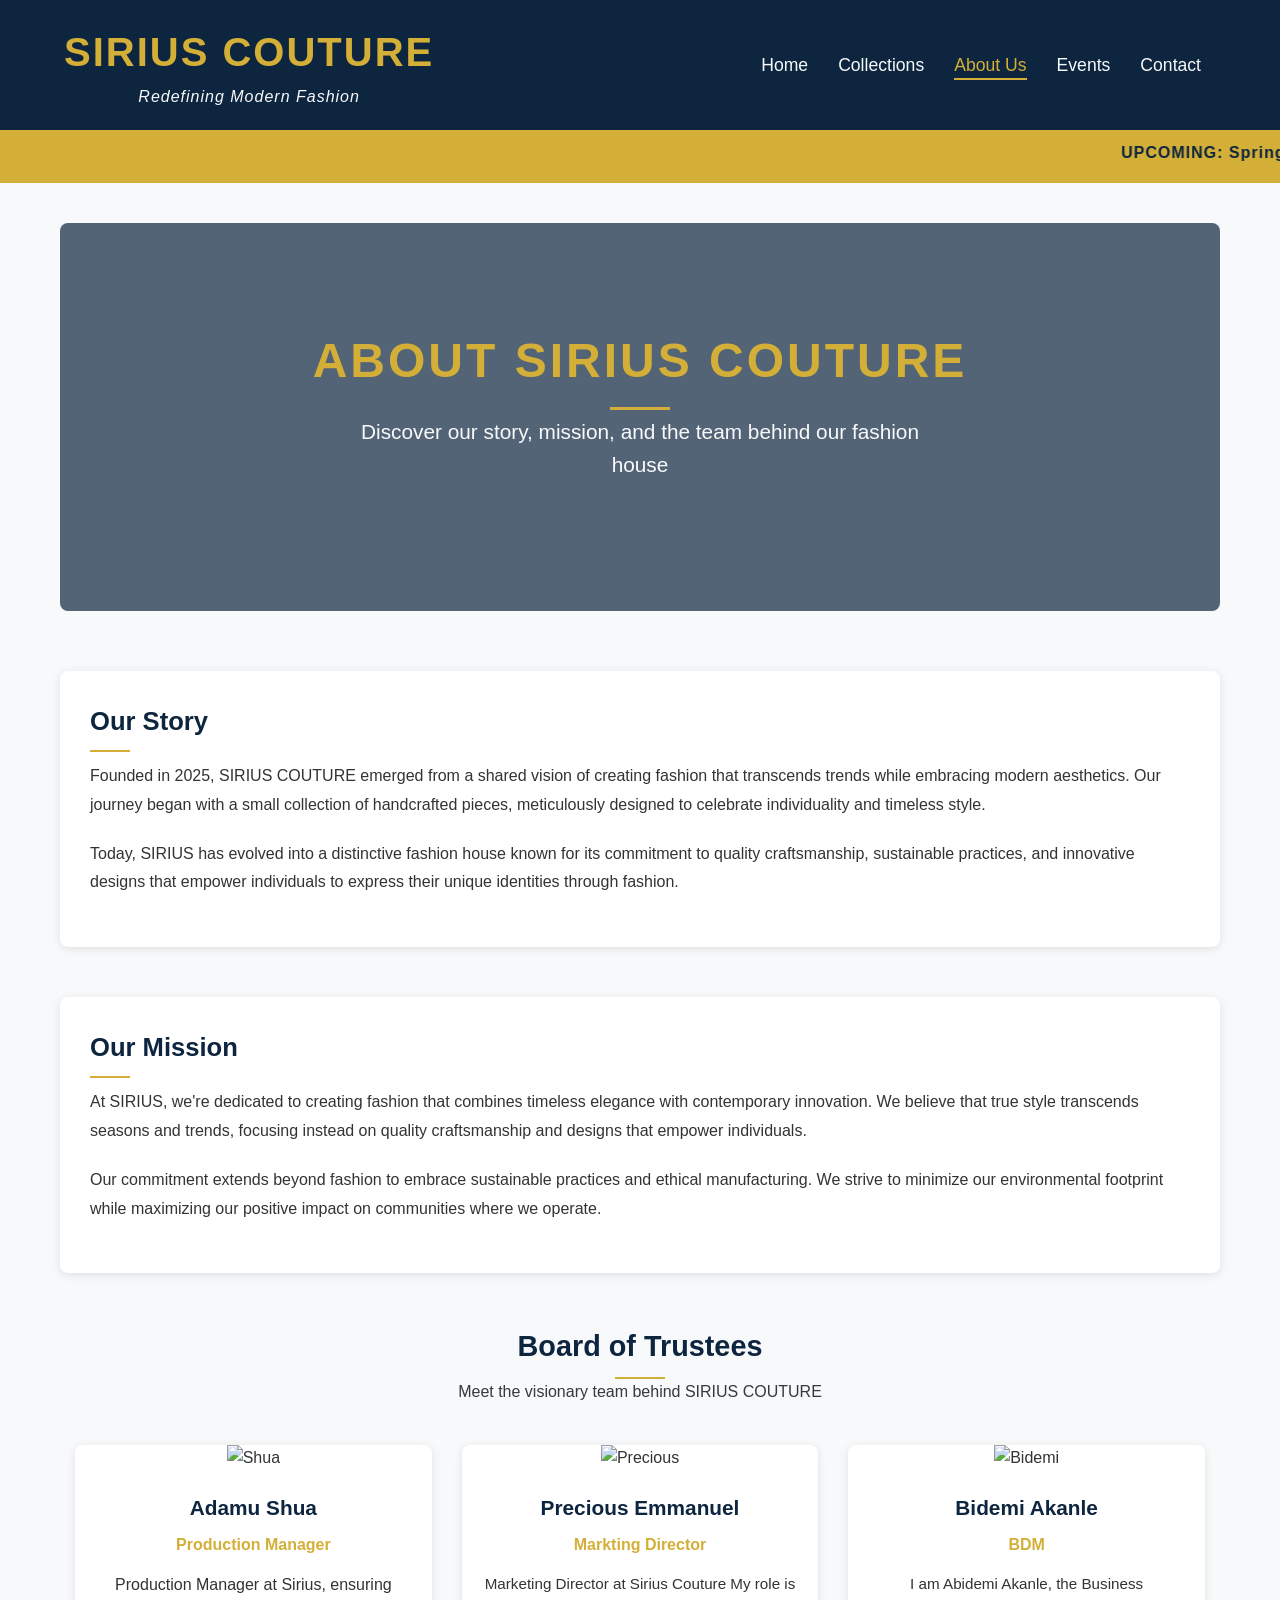
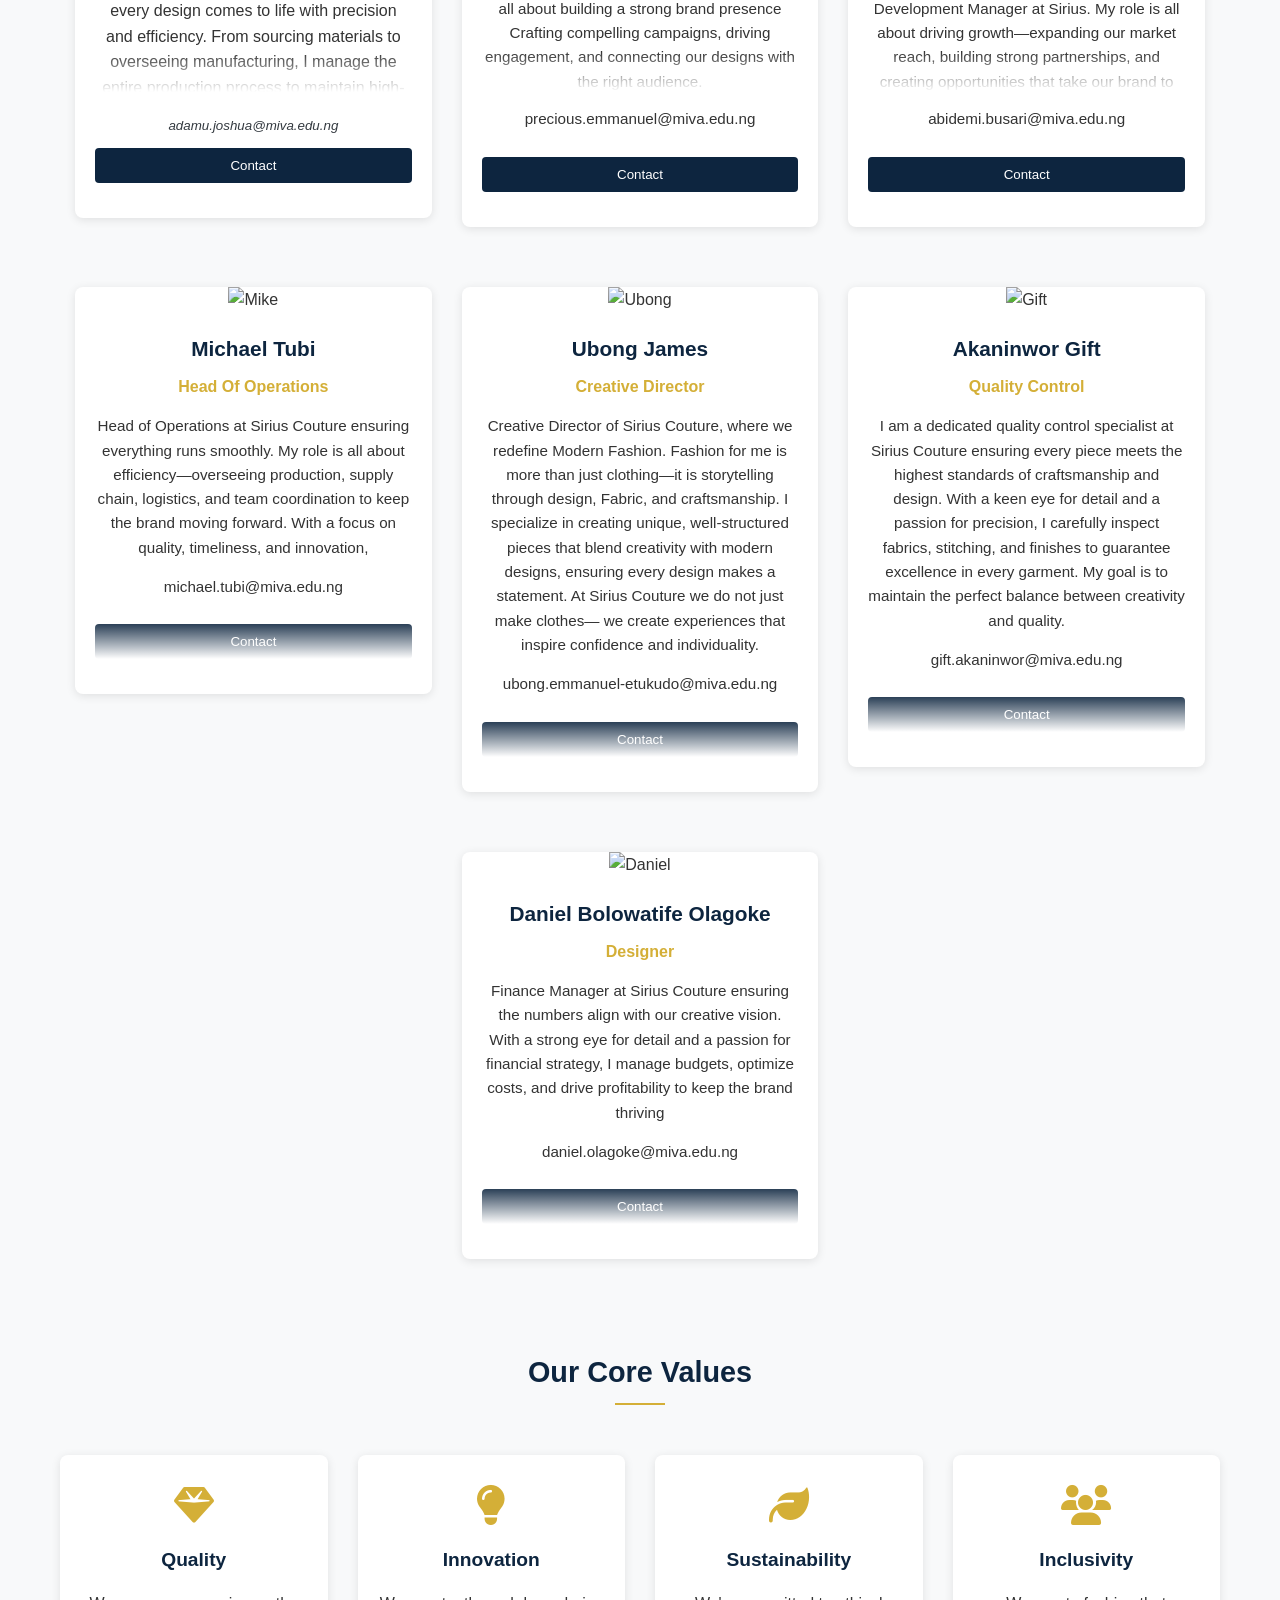
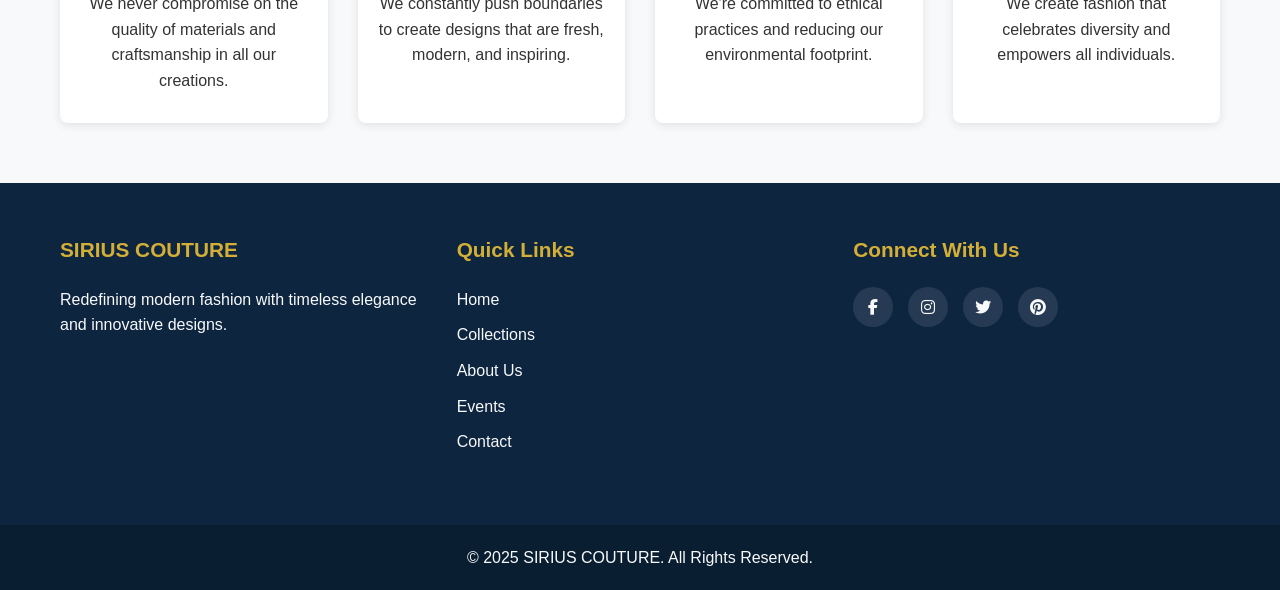
==== about.html @ 5109dd34 "Add files via upload" ====
<!DOCTYPE html>
<html lang="en">
<head>
    <meta charset="UTF-8">
    <meta name="viewport" content="width=device-width, initial-scale=1.0">
    <title>SIRIUS COUTURE - About Us</title>
    <!-- External CSS file link -->
    <link rel="stylesheet" href="styles.css">
    <!-- Font Awesome for icons -->
    <link rel="stylesheet" href="https://cdnjs.cloudflare.com/ajax/libs/font-awesome/6.4.0/css/all.min.css">
</head>
<body>
    <!-- Header Section with Logo and Navigation -->
    <header>
        <div class="logo">
            <h1>SIRIUS COUTURE</h1>
            <p>Redefining Modern Fashion</p>
        </div>
        <nav>
            <ul>
                <li><a href="index.html">Home</a></li>
                <li><a href="products.html">Collections</a></li>
                <li><a href="about.html" class="active">About Us</a></li>
                <li><a href="events.html">Events</a></li>
                <li><a href="contact.html">Contact</a></li>
            </ul>
        </nav>
    </header>

    <!-- Marquee for displaying upcoming events -->
    <div class="marquee-container">
        <marquee behavior="scroll" direction="left">
            UPCOMING: Spring Collection Launch - March 25, 2025 | Fashion Week Preview - April 28, 2025 | Summer Collection Showcase - May 5, 2025
        </marquee>
    </div>

    <!-- Main Content Area -->
    <main>
        <section class="page-header">
            <h2>About SIRIUS COUTURE</h2>
            <p>Discover our story, mission, and the team behind our fashion house</p>
        </section>

        <section class="about-story">
            <div class="about-content">
                <h3>Our Story</h3>
                <p>Founded in 2025, SIRIUS COUTURE emerged from a shared vision of creating fashion that transcends trends while embracing modern aesthetics. Our journey began with a small collection of handcrafted pieces, meticulously designed to celebrate individuality and timeless style.</p>
                <p>Today, SIRIUS has evolved into a distinctive fashion house known for its commitment to quality craftsmanship, sustainable practices, and innovative designs that empower individuals to express their unique identities through fashion.</p>
            </div>
            
        </section>

        <section class="about-mission">
           
            <div class="about-content">
                <h3>Our Mission</h3>
                <p>At SIRIUS, we're dedicated to creating fashion that combines timeless elegance with contemporary innovation. We believe that true style transcends seasons and trends, focusing instead on quality craftsmanship and designs that empower individuals.</p>
                <p>Our commitment extends beyond fashion to embrace sustainable practices and ethical manufacturing. We strive to minimize our environmental footprint while maximizing our positive impact on communities where we operate.</p>
            </div>
        </section>

        <section class="board-section">
            <h3>Board of Trustees</h3>
            <p>Meet the visionary team behind SIRIUS COUTURE</p>
            
           
            <!-- ========================================================= -->
            <div class="row">
                <div class="column">
                  <div class="card">
                    <img src="./assets/shua.jpeg" alt="Shua" style="width:100%">
                    <div class="container">
                      <h2>Adamu Shua</h2>
                      <p class="title">Production Manager</p>
                      <div class="bio">Production Manager at Sirius, ensuring every design comes to life with precision and efficiency. 
                        From sourcing materials to overseeing manufacturing, 
                        I manage the entire production process to maintain high-quality standards and timely delivery. 
                      </div>
                        <div class="contactButton">
                            <small>adamu.joshua@miva.edu.ng</small>
                            <p><button class="button">Contact</button></p>
                        </div>
                    </div>
                  </div>
                </div>
              
                <div class="column">
                  <div class="card">
                    <img src="./assets/precious.jpeg" alt="Precious" style="width:100%">
                    <div class="container">
                      <h2>Precious Emmanuel</h2>
                      <p class="title">Markting Director</p>
                      <p class="bio">
                        Marketing Director at Sirius Couture
                        My role is all about building a strong brand presence
                        Crafting compelling campaigns, driving engagement, 
                        and connecting our designs with the right audience.
                        </p>
                      <p>precious.emmanuel@miva.edu.ng</p>
                      <p><button class="button">Contact</button></p>
                    </div>
                  </div>
                </div>
                
                <div class="column">
                  <div class="card">
                    <img src="./assets/bidemi.jpeg" alt="Bidemi" style="width:100%">
                    <div class="container">
                      <h2>Bidemi Akanle</h2>
                      <p class="title">BDM</p>
                      <p class="bio">
                        I am  Abidemi Akanle, the Business Development Manager at Sirius.
                         My role is all about driving growth—expanding our market reach, 
                         building strong partnerships, and creating opportunities 
                         that take our brand to the next level. 
                         With a deep understanding of fashion and business,
                          I work to connect our designs with the right audience, 
                          ensuring our brand stands out in a competitive industry</p>
                      <p>abidemi.busari@miva.edu.ng</p>
                      <p><button class="button">Contact</button></p>
                    </div>
                  </div>
                </div>
              
                <div class="column">
                  <div class="card">
                    <img src="./assets/mike.jpeg" alt="Mike" style="width:100%">
                    <div class="container">
                      <h2>Michael Tubi</h2>
                      <p class="title">Head Of Operations</p>
                      <p>Head of Operations at Sirius Couture ensuring everything runs smoothly.
                         My role is all about efficiency—overseeing production, supply chain, logistics,
                          and team coordination to keep the brand moving forward. 
                          With a focus on quality, timeliness, and innovation, 
                     </p>
                      <p>michael.tubi@miva.edu.ng</p>
                      <p class="bio"><button class="button">Contact</button></p>
                    </div>
                  </div>
                </div>
                
                <div class="column">
                  <div class="card">
                    <img src="./assets/ubong.jpg" alt="Ubong" style="width:100%">
                    <div class="container">
                      <h2>Ubong James</h2>
                      <p class="title">Creative Director</p>
                      <p>Creative Director of Sirius Couture, where we redefine Modern Fashion. 
                        Fashion for me is more than just clothing—it is storytelling through design, 
                        Fabric, and craftsmanship. I specialize in creating unique, well-structured 
                        pieces that blend creativity with modern designs, ensuring every design makes a statement.
                        At Sirius Couture we do not just make clothes—
                        we create experiences that inspire confidence and individuality.
                        </p>
                      <p>ubong.emmanuel-etukudo@miva.edu.ng</p>
                      <p class="bio"><button class="button">Contact</button></p>
                    </div>
                  </div>
                </div>
              
                <div class="column">
                  <div class="card">
                    <img src="./assets/gift.jpeg" alt="Gift" style="width:100%">
                    <div class="container">
                      <h2>Akaninwor Gift</h2>
                      <p class="title">Quality Control</p>
                      <p>I am a dedicated quality control specialist at Sirius Couture 
                        ensuring every piece meets the highest standards of craftsmanship and design. 
                        With a keen eye for detail and a passion for precision, 
                        I carefully inspect fabrics, stitching, and finishes to guarantee excellence in every garment. 
                        My goal is to maintain the perfect balance between creativity and quality. 
                        </p>
                      <p>gift.akaninwor@miva.edu.ng</p>
                      <p class="bio"><button class="button">Contact</button></p>
                    </div>
                  </div>
                </div>
                
                <div class="column">
                  <div class="card">
                    <img src="./assets/daniel.jpeg" alt="Daniel" style="width:100%">
                    <div class="container">
                      <h2>Daniel Bolowatife Olagoke</h2>
                      <p class="title">Designer</p>
                      <p>Finance Manager at Sirius Couture ensuring the numbers align with our creative vision.
                         With a strong eye for detail and a passion for financial strategy, 
                         I manage budgets, optimize costs, and drive profitability to keep the brand thriving</p>
                      <p>daniel.olagoke@miva.edu.ng</p>
                      <p class="bio"><button class="button">Contact</button></p>
                    </div>
                  </div>
                </div>
              </div>
            <!-- ========================================================= -->
        </section>

        <section class="values-section">
            <h3>Our Core Values</h3>
            <div class="values-container">
                <div class="value-item">
                    <i class="fas fa-gem"></i>
                    <h4>Quality</h4>
                    <p>We never compromise on the quality of materials and craftsmanship in all our creations.</p>
                </div>
                <div class="value-item">
                    <i class="fas fa-lightbulb"></i>
                    <h4>Innovation</h4>
                    <p>We constantly push boundaries to create designs that are fresh, modern, and inspiring.</p>
                </div>
                <div class="value-item">
                    <i class="fas fa-leaf"></i>
                    <h4>Sustainability</h4>
                    <p>We're committed to ethical practices and reducing our environmental footprint.</p>
                </div>
                <div class="value-item">
                    <i class="fas fa-users"></i>
                    <h4>Inclusivity</h4>
                    <p>We create fashion that celebrates diversity and empowers all individuals.</p>
                </div>
            </div>
        </section>
    </main>

    <!-- Footer Section -->
    <footer>
        <div class="footer-content">
            <div class="footer-section">
                <h3>SIRIUS COUTURE</h3>
                <p>Redefining modern fashion with timeless elegance and innovative designs.</p>
            </div>
            <div class="footer-section">
                <h3>Quick Links</h3>
                <ul>
                    <li><a href="index.html">Home</a></li>
                    <li><a href="products.html">Collections</a></li>
                    <li><a href="about.html">About Us</a></li>
                    <li><a href="events.html">Events</a></li>
                    <li><a href="contact.html">Contact</a></li>
                </ul>
            </div>
            <div class="footer-section">
                <h3>Connect With Us</h3>
                <div class="social-icons">
                    <a href="#"><i class="fab fa-facebook-f"></i></a>
                    <a href="#"><i class="fab fa-instagram"></i></a>
                    <a href="#"><i class="fab fa-twitter"></i></a>
                    <a href="#"><i class="fab fa-pinterest"></i></a>
                </div>
            </div>
        </div>
        <div class="footer-bottom">
            <p>&copy; 2025 SIRIUS COUTURE. All Rights Reserved.</p>
        </div>
    </footer>

    <!-- JavaScript -->
    <script>
        // JavaScript for animated board member cards
        document.addEventListener('DOMContentLoaded', function() {
            const boardMembers = document.querySelectorAll('.board-member');
            
            // Add animation when scrolling to board members section
            function checkScroll() {
                const triggerBottom = window.innerHeight * 0.8;
                
                boardMembers.forEach(member => {
                    const memberTop = member.getBoundingClientRect().top;
                    
                    if (memberTop < triggerBottom) {
                        member.classList.add('show');
                    }
                });
            }
            
            // Initial check
            checkScroll();
            
            // Check on scroll
            window.addEventListener('scroll', checkScroll);
        });
        
        // JavaScript for value items animation
        document.addEventListener('DOMContentLoaded', function() {
            const valueItems = document.querySelectorAll('.value-item');
            
            valueItems.forEach((item, index) => {
                // Stagger the animation
                setTimeout(() => {
                    item.classList.add('animate');
                }, index * 200);
            });
        });
    </script>
</body>
</html>
---- styles.css ----
/* Global Styles */
* {
    margin: 0;
    padding: 0;
    box-sizing: border-box;
    font-family: 'Poppins', 'Helvetica Neue', sans-serif;
}

:root {
    --primary-color: #0d253f;
    --secondary-color: #d4af37;
    --accent-color: #90323d;
    --light-color: #f8f9fa;
    --dark-color: #343a40;
    --text-color: #333333;
    --border-color: #e1e1e1;
    --shadow: 0 2px 10px rgba(0, 0, 0, 0.1);
}

body {
    background-color: var(--light-color);
    color: var(--text-color);
    line-height: 1.6;
}

a {
    text-decoration: none;
    color: var(--primary-color);
    transition: color 0.3s ease;
}

a:hover {
    color: var(--secondary-color);
}

/* Header Styles */
header {
    background-color: var(--primary-color);
    padding: 20px 5%;
    display: flex;
    flex-direction: column;
    align-items: center;
    box-shadow: var(--shadow);
}

.logo {
    text-align: center;
    margin-bottom: 15px;
}

.logo h1 {
    color: var(--secondary-color);
    font-size: 2.5rem;
    font-weight: 700;
    letter-spacing: 2px;
}

.logo p {
    color: var(--light-color);
    font-style: italic;
    letter-spacing: 1px;
}

nav ul {
    display: flex;
    list-style: none;
    flex-wrap: wrap;
    justify-content: center;
}

nav li {
    margin: 0 15px;
}

nav a {
    color: var(--light-color);
    font-weight: 500;
    font-size: 1.1rem;
    padding: 5px 0;
    position: relative;
}

nav a:after {
    content: '';
    position: absolute;
    width: 0;
    height: 2px;
    background: var(--secondary-color);
    bottom: 0;
    left: 0;
    transition: width 0.3s ease;
}

nav a:hover:after {
    width: 100%;
}

nav a.active {
    color: var(--secondary-color);
}

nav a.active:after {
    width: 100%;
}

/* Marquee Styles */
.marquee-container {
    background-color: var(--secondary-color);
    color: var(--primary-color);
    padding: 10px 0;
    font-weight: 600;
}

marquee {
    font-size: 1rem;
    letter-spacing: 1px;
}

/* Main Content Styles */
main {
    max-width: 1200px;
    margin: 40px auto;
    padding: 0 20px;
}

.page-header {
    text-align: center;
    margin-bottom: 40px;
}

.page-header h2 {
    color: var(--primary-color);
    font-size: 2.2rem;
    margin-bottom: 10px;
    position: relative;
    display: inline-block;
}

.page-header h2:after {
    content: '';
    position: absolute;
    width: 60px;
    height: 3px;
    background: var(--secondary-color);
    bottom: -10px;
    left: 50%;
    transform: translateX(-50%);
}

.page-header p {
    color: var(--dark-color);
    font-size: 1.1rem;
    max-width: 700px;
    margin: 0 auto;
    margin-top: 20px;
}

/* Product Filter Styles */
.product-filter {
    margin-bottom: 40px;
    text-align: center;
}

.product-filter h3 {
    margin-bottom: 15px;
    color: var(--primary-color);
}

.filter-options {
    display: flex;
    justify-content: center;
    flex-wrap: wrap;
    gap: 10px;
    margin-top: 10px;
}

.filter-btn {
    padding: 8px 20px;
    background-color: var(--light-color);
    border: 2px solid var(--primary-color);
    color: var(--primary-color);
    cursor: pointer;
    font-weight: 500;
    border-radius: 30px;
    transition: all 0.3s ease;
}

.filter-btn:hover {
    background-color: var(--primary-color);
    color: var(--light-color);
}

.filter-btn.active {
    background-color: var(--primary-color);
    color: var(--light-color);
}

/* Product Section Styles */
.product-section {
    margin-bottom: 60px;
}

.product-section h2 {
    color: var(--primary-color);
    font-size: 1.8rem;
    margin-bottom: 25px;
    text-align: center;
    position: relative;
}

.product-section h2:after {
    content: '';
    position: absolute;
    width: 40px;
    height: 2px;
    background: var(--secondary-color);
    bottom: -10px;
    left: 50%;
    transform: translateX(-50%);
}

.product-grid {
    display: grid;
    grid-template-columns: repeat(auto-fill, minmax(250px, 1fr));
    gap: 30px;
    margin-top: 20px;
}

.product-item {
    background-color: white;
    border-radius: 8px;
    overflow: hidden;
    box-shadow: var(--shadow);
    transition: transform 0.3s ease, box-shadow 0.3s ease;
    position: relative;
    display: flex;
    flex-direction: column;
    align-items: center;
    padding: 20px;
}

.product-item:hover {
    transform: translateY(-5px);
    box-shadow: 0 5px 15px rgba(0, 0, 0, 0.1);
}

/* Product Image Styles - Including your specifications and improvements */
.product-image {
    width: 100%;
    height: 300px;
    object-fit: cover;
    border-radius: 5px;
    margin-bottom: 15px;
    transition: transform 0.3s ease;
}

/* Add your class as well for compatibility with existing code */
.product-images {
    width: 100%;
    height: 300px;
    object-fit: cover;
    border-radius: 5px;
    margin-bottom: 15px;
    transition: transform 0.3s ease;
}

/* Hover effect for product images */
.product-item:hover .product-image,
.product-item:hover .product-images {
    transform: scale(1.03);
}

.product-item h3 {
    font-size: 1rem;
    color: var(--primary-color);
    margin: 10px 0;
    text-align: center;
    font-weight: 600;
    height: 40px;
    overflow: hidden;
    display: -webkit-box;
    -webkit-line-clamp: 2;
    -webkit-box-orient: vertical;
}

.product-item p {
    color: var(--accent-color);
    font-weight: 700;
    margin-bottom: 15px;
    font-size: 1.1rem;
}

.view-details {
    padding: 8px 20px;
    background-color: var(--primary-color);
    color: white;
    border: none;
    border-radius: 4px;
    cursor: pointer;
    font-weight: 500;
    transition: background-color 0.3s ease;
    margin-top: auto;
}

.view-details:hover {
    background-color: var(--secondary-color);
}

/* Modal Styles */
.modal {
    display: none;
    position: fixed;
    z-index: 100;
    left: 0;
    top: 0;
    width: 100%;
    height: 100%;
    background-color: rgba(0, 0, 0, 0.7);
    overflow: auto;
}

.modal-content {
    background-color: white;
    margin: 10% auto;
    padding: 30px;
    width: 80%;
    max-width: 800px;
    border-radius: 10px;
    box-shadow: 0 5px 15px rgba(0, 0, 0, 0.3);
    position: relative;
}

.close-modal {
    position: absolute;
    top: 15px;
    right: 20px;
    font-size: 28px;
    cursor: pointer;
    color: var(--dark-color);
}

.close-modal:hover {
    color: var(--accent-color);
}

/* Footer Styles */
footer {
    background-color: var(--primary-color);
    color: var(--light-color);
    padding: 50px 0 0;
}

.footer-content {
    display: grid;
    grid-template-columns: repeat(auto-fit, minmax(250px, 1fr));
    gap: 30px;
    max-width: 1200px;
    margin: 0 auto;
    padding: 0 20px;
}

.footer-section {
    margin-bottom: 30px;
}

.footer-section h3 {
    color: var(--secondary-color);
    margin-bottom: 20px;
    font-size: 1.3rem;
}

.footer-section p {
    margin-bottom: 15px;
    line-height: 1.6;
}

.footer-section ul {
    list-style: none;
}

.footer-section ul li {
    margin-bottom: 10px;
}

.footer-section ul li a {
    color: var(--light-color);
    transition: color 0.3s ease;
}

.footer-section ul li a:hover {
    color: var(--secondary-color);
    text-decoration: underline;
}

.social-icons {
    display: flex;
    gap: 15px;
}

.social-icons a {
    display: inline-block;
    width: 40px;
    height: 40px;
    background-color: rgba(255, 255, 255, 0.1);
    border-radius: 50%;
    display: flex;
    align-items: center;
    justify-content: center;
    color: var(--light-color);
    transition: all 0.3s ease;
}

.social-icons a:hover {
    background-color: var(--secondary-color);
    color: var(--primary-color);
    transform: translateY(-3px);
}

.footer-bottom {
    background-color: rgba(0, 0, 0, 0.2);
    text-align: center;
    padding: 20px 0;
    margin-top: 30px;
}

/* Responsive Styles */
@media (min-width: 768px) {
    header {
        flex-direction: row;
        justify-content: space-between;
    }
    
    .logo {
        margin-bottom: 0;
    }
}

@media (max-width: 767px) {
    nav ul {
        flex-direction: column;
        align-items: center;
    }
    
    nav li {
        margin: 8px 0;
    }
    
    .product-grid {
        grid-template-columns: repeat(auto-fill, minmax(200px, 1fr));
    }
    
    .filter-options {
        flex-direction: column;
        align-items: center;
    }
    
    .filter-btn {
        width: 80%;
        margin-bottom: 10px;
    }
    
    .modal-content {
        width: 95%;
        margin: 20% auto;
        padding: 20px;
    }
    
    /* Responsive image adjustments */
    .product-image,
    .product-images {
        height: 250px;
    }
}

@media (max-width: 480px) {
    .logo h1 {
        font-size: 1.8rem;
    }
    
    .page-header h2 {
        font-size: 1.8rem;
    }
    
    .product-grid {
        grid-template-columns: 1fr;
    }
    
    .product-item h3 {
        height: auto;
    }
    
    /* Smaller screens image adjustments */
    .product-image,
    .product-images {
        height: 200px;
    }
}
/* About Us Page Styles */

/* About Story and Mission Sections */
.about-story, .about-mission {
    display: grid;
    grid-template-columns: 1fr;
    gap: 30px;
    margin-bottom: 50px;
    background-color: white;
    border-radius: 8px;
    overflow: hidden;
    box-shadow: var(--shadow);
    padding: 30px;
}

.about-content h3 {
    color: var(--primary-color);
    font-size: 1.6rem;
    margin-bottom: 20px;
    position: relative;
}

.about-content h3:after {
    content: '';
    position: absolute;
    width: 40px;
    height: 2px;
    background: var(--secondary-color);
    bottom: -10px;
    left: 0;
}

.about-content p {
    margin-bottom: 20px;
    line-height: 1.8;
}

.bio{
    
}
/* Board of Trustees Section */
.board-section {
    margin-bottom: 60px;
    text-align: center;
}

.board-section h3 {
    color: var(--primary-color);
    font-size: 1.8rem;
    margin-bottom: 10px;
    position: relative;
    display: inline-block;
}

.board-section h3:after {
    content: '';
    position: absolute;
    width: 50px;
    height: 2px;
    background: var(--secondary-color);
    bottom: -10px;
    left: 50%;
    transform: translateX(-50%);
}

.board-section > p {
    margin-bottom: 40px;
    color: var(--dark-color);
}

/* Card Layout for Board Members */
.row {
    display: flex;
    flex-wrap: wrap;
    justify-content: center;
    gap: 30px;
    margin-top: 30px;
}

.column {
    flex: 0 0 calc(33.33% - 30px);
    max-width: calc(33.33% - 30px);
    margin-bottom: 30px;
}

.card {
    background-color: white;
    border-radius: 8px;
    overflow: hidden;
    box-shadow: var(--shadow);
    transition: transform 0.3s ease, box-shadow 0.3s ease;
}

.card:hover {
    transform: translateY(-10px);
    box-shadow: 0 15px 30px rgba(0, 0, 0, 0.1);
}

.card img {
    width: 100%;
    height: 300px;
    object-fit: cover;
    transition: transform 0.5s ease;
}

.card:hover img {
    transform: scale(1.05);
}

.card .container {
    padding: 20px;
}

.card h2 {
    color: var(--primary-color);
    font-size: 1.3rem;
    margin-bottom: 8px;
}

.card .title {
    color: var(--secondary-color);
    font-weight: 600;
    margin-bottom: 15px;
    font-size: 1rem;
}

.card p {
    margin-bottom: 15px;
    font-size: 0.95rem;
    line-height: 1.6;
}

.card .bio {
    max-height: 120px;
    overflow: hidden;
    margin-bottom: 15px;
    position: relative;
    overflow-y: scroll;
}

.card .bio:after {
    content: '';
    position: absolute;
    bottom: 0;
    left: 0;
    width: 100%;
    height: 40px;
    background: linear-gradient(to top, rgba(255, 255, 255, 1), rgba(255, 255, 255, 0));
}

.card .contactButton {
    margin-top: 20px;
}

.card small {
    color: var(--dark-color);
    font-style: italic;
}

.button {
    background-color: var(--primary-color);
    color: white;
    border: none;
    padding: 10px 20px;
    border-radius: 4px;
    cursor: pointer;
    font-weight: 500;
    transition: background-color 0.3s ease;
    width: 100%;
    margin-top: 10px;
}

.button:hover {
    background-color: var(--secondary-color);
}

/* Values Section */
.values-section {
    margin-bottom: 60px;
    text-align: center;
}

.values-section h3 {
    color: var(--primary-color);
    font-size: 1.8rem;
    margin-bottom: 10px;
    position: relative;
    display: inline-block;
}

.values-section h3:after {
    content: '';
    position: absolute;
    width: 50px;
    height: 2px;
    background: var(--secondary-color);
    bottom: -10px;
    left: 50%;
    transform: translateX(-50%);
}

.values-container {
    display: grid;
    grid-template-columns: repeat(4, 1fr);
    gap: 30px;
    margin-top: 50px;
}

.value-item {
    background-color: white;
    padding: 30px 20px;
    border-radius: 8px;
    box-shadow: var(--shadow);
    transition: transform 0.3s ease;
    opacity: 0;
    transform: translateY(20px);
    animation: fadeIn 0.5s forwards;
}

.value-item.animate {
    opacity: 1;
    transform: translateY(0);
}

@keyframes fadeIn {
    to {
        opacity: 1;
        transform: translateY(0);
    }
}

.value-item:hover {
    transform: translateY(-5px);
}

.value-item i {
    font-size: 2.5rem;
    color: var(--secondary-color);
    margin-bottom: 20px;
}

.value-item h4 {
    color: var(--primary-color);
    font-size: 1.2rem;
    margin-bottom: 15px;
}

.value-item p {
    line-height: 1.6;
}

/* Animations for board members */
.board-member {
    opacity: 0;
    transform: translateY(20px);
    transition: opacity 0.5s ease, transform 0.5s ease;
}

.board-member.show {
    opacity: 1;
    transform: translateY(0);
}

/* Responsive Styles for About Page */
@media (max-width: 1200px) {
    .column {
        flex: 0 0 calc(50% - 30px);
        max-width: calc(50% - 30px);
    }
    
    .values-container {
        grid-template-columns: repeat(2, 1fr);
    }
}

@media (max-width: 900px) {
    .about-story, .about-mission {
        grid-template-columns: 1fr;
    }
    
    .about-image {
        order: -1;
    }
    
    .about-content h3 {
        font-size: 1.4rem;
    }
}

@media (max-width: 768px) {
    .column {
        flex: 0 0 100%;
        max-width: 100%;
    }
    
    .card .bio {
        max-height: none;
    }
    
    .card .bio:after {
        display: none;
    }
    
    .values-container {
        grid-template-columns: 1fr;
        gap: 20px;
    }
    
    .board-section h3,
    .values-section h3 {
        font-size: 1.6rem;
    }
}

@media (max-width: 480px) {
    .about-story, .about-mission {
        padding: 20px;
    }
    
    .about-content h3 {
        font-size: 1.3rem;
    }
    
    .card h2 {
        font-size: 1.2rem;
    }
    
    .card img {
        height: 250px;
    }
}

/* Event Container and Items */
.events-container {
    display: flex;
    flex-direction: column;
    gap: 30px;
    margin-bottom: 60px;
}

.event-item {
    display: flex;
    background-color: white;
    border-radius: 8px;
    overflow: hidden;
    box-shadow: var(--shadow);
    transition: transform 0.3s ease;
}

.event-item:hover {
    transform: translateY(-5px);
    box-shadow: 0 5px 15px rgba(0, 0, 0, 0.2);
}

.event-date {
    display: flex;
    flex-direction: column;
    justify-content: center;
    align-items: center;
    background-color: var(--primary-color);
    color: white;
    padding: 15px;
    min-width: 80px;
    text-align: center;
}

.event-date .date {
    font-size: 2rem;
    font-weight: 700;
    line-height: 1;
}

.event-date .month {
    font-size: 1rem;
    font-weight: 500;
    margin-top: 5px;
}

.event-details {
    flex: 1;
    padding: 20px;
    display: flex;
    flex-direction: column;
}

.event-details h3 {
    color: var(--primary-color);
    margin-bottom: 10px;
    font-size: 1.4rem;
}

.event-meta {
    color: var(--dark-color);
    margin-bottom: 15px;
    font-size: 0.9rem;
}

.event-meta i {
    color: var(--secondary-color);
    margin-right: 5px;
    margin-left: 15px;
}

.event-meta i:first-child {
    margin-left: 0;
}

.event-description {
    flex: 1;
    line-height: 1.6;
    margin-bottom: 15px;
}

.event-buttons {
    display: flex;
    gap: 10px;
}

.event-image {
    width: 300px;
    height: auto;
    display: flex;
    align-items: center;
    justify-content: center;
    overflow: hidden;
}

.event-image img {
    width: 100%;
    height: 100%;
    object-fit: cover;
    transition: transform 0.3s ease;
}

.event-item:hover .event-image img {
    transform: scale(1.05);
}

/* Button Styles */
.btn-small {
    padding: 8px 15px;
    background-color: var(--primary-color);
    color: white;
    border: none;
    border-radius: 4px;
    cursor: pointer;
    font-weight: 500;
    transition: background-color 0.3s ease;
}

.btn-small:hover {
    background-color: var(--secondary-color);
}

.btn {
    padding: 10px 20px;
    background-color: var(--secondary-color);
    color: var(--primary-color);
    border: none;
    border-radius: 4px;
    cursor: pointer;
    font-weight: 600;
    transition: all 0.3s ease;
}

.btn:hover {
    background-color: var(--primary-color);
    color: white;
}

/* Event Calendar Styles */
.event-calendar {
    background-color: white;
    padding: 30px;
    border-radius: 8px;
    box-shadow: var(--shadow);
    margin-bottom: 60px;
}

.event-calendar h3 {
    text-align: center;
    margin-bottom: 20px;
    color: var(--primary-color);
}

#calendar-container {
    max-width: 800px;
    margin: 0 auto;
}

.calendar-header {
    display: flex;
    justify-content: space-between;
    align-items: center;
    margin-bottom: 20px;
}

.calendar-header button {
    background: none;
    border: none;
    font-size: 1.2rem;
    color: var(--primary-color);
    cursor: pointer;
    padding: 5px 10px;
}

.calendar-header h4 {
    font-size: 1.3rem;
    color: var(--primary-color);
}

.weekdays {
    display: grid;
    grid-template-columns: repeat(7, 1fr);
    text-align: center;
    font-weight: 600;
    color: var(--dark-color);
    border-bottom: 1px solid var(--border-color);
    padding-bottom: 10px;
    margin-bottom: 10px;
}

.days {
    display: grid;
    grid-template-columns: repeat(7, 1fr);
    grid-gap: 5px;
}

.day {
    height: 40px;
    display: flex;
    justify-content: center;
    align-items: center;
    border-radius: 50%;
    cursor: pointer;
    transition: all 0.2s ease;
}

.day:hover {
    background-color: rgba(0, 0, 0, 0.05);
}

.day.empty {
    cursor: default;
}

.day.has-event {
    background-color: rgba(212, 175, 55, 0.2);
    font-weight: bold;
    color: var(--primary-color);
    border: 1px solid var(--secondary-color);
    position: relative;
}

.day.has-event:hover {
    background-color: rgba(212, 175, 55, 0.3);
}

.event-tooltip {
    background-color: var(--primary-color);
    color: white;
    padding: 5px 10px;
    border-radius: 4px;
    font-size: 0.8rem;
    z-index: 10;
    white-space: nowrap;
}

/* Event Modal Styling */
.modal-event-header {
    display: flex;
    margin-bottom: 30px;
}

.modal-event-header img {
    width: 300px;
    height: 200px;
    object-fit: cover;
    border-radius: 8px;
    margin-right: 20px;
}

.modal-event-info {
    flex: 1;
}

.modal-event-info h3 {
    color: var(--primary-color);
    font-size: 1.8rem;
    margin-bottom: 15px;
}

.modal-event-info p {
    color: var(--dark-color);
    margin-bottom: 10px;
}

.modal-event-info i {
    color: var(--secondary-color);
    margin-right: 10px;
}

.modal-event-body h4 {
    color: var(--primary-color);
    margin: 20px 0 10px;
    font-size: 1.2rem;
}

.modal-event-body ul {
    list-style-type: disc;
    padding-left: 20px;
    margin-bottom: 20px;
}

.modal-event-body li {
    margin-bottom: 5px;
}

.modal-event-actions {
    display: flex;
    gap: 15px;
    margin-top: 30px;
}

/* Responsive Event Styles */
@media (max-width: 900px) {
    .event-item {
        flex-direction: column;
    }
    
    .event-date {
        flex-direction: row;
        padding: 10px;
        width: 100%;
        min-width: auto;
    }
    
    .event-date .date {
        font-size: 1.5rem;
        margin-right: 10px;
    }
    
    .event-image {
        width: 100%;
        height: 200px;
        order: -1;
    }
    
    .modal-event-header {
        flex-direction: column;
    }
    
    .modal-event-header img {
        width: 100%;
        margin-right: 0;
        margin-bottom: 20px;
    }
    
    .modal-event-actions {
        flex-direction: column;
    }
    
    .weekdays div, .days .day {
        font-size: 0.9rem;
    }
}

@media (max-width: 480px) {
    .event-meta {
        display: flex;
        flex-direction: column;
        gap: 5px;
    }
    
    .event-meta i {
        margin-left: 0;
    }
    
    .modal-content {
        padding: 15px;
    }
    
    .days {
        grid-gap: 2px;
    }
    
    .day {
        height: 35px;
        font-size: 0.8rem;
    }
}

/* Contact Page Styles */

/* Contact Container Layout */
.contact-container {
    display: grid;
    grid-template-columns: 1fr 1fr;
    gap: 40px;
    margin-bottom: 60px;
}

/* Contact Information Styles */
.contact-info {
    background-color: white;
    padding: 30px;
    border-radius: 8px;
    box-shadow: var(--shadow);
}

.contact-info h3 {
    color: var(--primary-color);
    font-size: 1.5rem;
    margin-bottom: 20px;
    position: relative;
}

.contact-info h3:after {
    content: '';
    position: absolute;
    width: 40px;
    height: 2px;
    background: var(--secondary-color);
    bottom: -10px;
    left: 0;
}

.contact-info > p {
    margin-bottom: 30px;
}

.info-item {
    display: flex;
    margin-bottom: 25px;
}

.info-item i {
    color: var(--secondary-color);
    font-size: 1.5rem;
    margin-right: 15px;
    margin-top: 5px;
}

.info-item h4 {
    color: var(--primary-color);
    margin-bottom: 8px;
    font-size: 1.1rem;
}

.info-item p {
    line-height: 1.6;
}

.social-connect h4 {
    color: var(--primary-color);
    margin-bottom: 15px;
    font-size: 1.1rem;
}

.social-connect .social-icons {
    display: flex;
    gap: 15px;
}

.social-connect .social-icons a {
    display: flex;
    align-items: center;
    justify-content: center;
    width: 40px;
    height: 40px;
    background-color: var(--primary-color);
    color: white;
    border-radius: 50%;
    transition: all 0.3s ease;
}

.social-connect .social-icons a:hover {
    background-color: var(--secondary-color);
    transform: translateY(-3px);
}

/* Contact Form Styles */
.contact-form-container {
    background-color: white;
    padding: 30px;
    border-radius: 8px;
    box-shadow: var(--shadow);
}

.contact-form-container h3 {
    color: var(--primary-color);
    font-size: 1.5rem;
    margin-bottom: 25px;
    position: relative;
}

.contact-form-container h3:after {
    content: '';
    position: absolute;
    width: 40px;
    height: 2px;
    background: var(--secondary-color);
    bottom: -10px;
    left: 0;
}

.contact-form {
    display: flex;
    flex-direction: column;
    gap: 20px;
}

.form-group {
    display: flex;
    flex-direction: column;
}

.form-group label {
    margin-bottom: 8px;
    color: var(--dark-color);
    font-weight: 500;
}

.form-group input,
.form-group select,
.form-group textarea {
    padding: 12px 15px;
    border: 1px solid var(--border-color);
    border-radius: 4px;
    font-family: inherit;
    transition: border-color 0.3s ease;
}

.form-group input:focus,
.form-group select:focus,
.form-group textarea:focus {
    border-color: var(--primary-color);
    outline: none;
}

.checkbox-group {
    flex-direction: row;
    align-items: center;
    gap: 10px;
}

.checkbox-group input {
    width: auto;
    margin-right: 10px;
}

.checkbox-group label {
    margin-bottom: 0;
    font-size: 0.9rem;
}

.form-error {
    color: var(--accent-color);
    font-size: 0.85rem;
    margin-top: 5px;
}

.form-success {
    color: #28a745;
    font-weight: 500;
    text-align: center;
    padding: 10px;
}

/* Appointment Section Styles */
.appointment-section {
    background-color: white;
    padding: 40px;
    border-radius: 8px;
    box-shadow: var(--shadow);
    text-align: center;
    margin-bottom: 60px;
}

.appointment-section h3 {
    color: var(--primary-color);
    font-size: 1.8rem;
    margin-bottom: 20px;
    position: relative;
    display: inline-block;
}

.appointment-section h3:after {
    content: '';
    position: absolute;
    width: 60px;
    height: 3px;
    background: var(--secondary-color);
    bottom: -10px;
    left: 50%;
    transform: translateX(-50%);
}

.appointment-section > p {
    max-width: 700px;
    margin: 20px auto 40px;
}

.appointment-types {
    display: grid;
    grid-template-columns: repeat(3, 1fr);
    gap: 30px;
}

.appointment-type {
    padding: 30px 20px;
    background-color: var(--light-color);
    border-radius: 8px;
    transition: transform 0.3s ease, box-shadow 0.3s ease;
}

.appointment-type:hover {
    transform: translateY(-5px);
    box-shadow: var(--shadow);
}

.appointment-type i {
    font-size: 2.5rem;
    color: var(--secondary-color);
    margin-bottom: 15px;
}

.appointment-type h4 {
    color: var(--primary-color);
    margin-bottom: 10px;
    font-size: 1.2rem;
}

.appointment-type p {
    margin-bottom: 20px;
    min-height: 50px;
}

/* Map Section Styles */
.map-section {
    margin-bottom: 60px;
}

.map-section h3 {
    color: var(--primary-color);
    font-size: 1.8rem;
    margin-bottom: 20px;
    text-align: center;
    position: relative;
    display: inline-block;
    left: 50%;
    transform: translateX(-50%);
}

.map-section h3:after {
    content: '';
    position: absolute;
    width: 40px;
    height: 2px;
    background: var(--secondary-color);
    bottom: -10px;
    left: 50%;
    transform: translateX(-50%);
}

.map-container {
    margin-top: 30px;
    border-radius: 8px;
    overflow: hidden;
    box-shadow: var(--shadow);
}

.map-container img {
    width: 100%;
    display: block;
}

/* Booking Modal Specifics */
#booking-form {
    display: flex;
    flex-direction: column;
    gap: 20px;
}

/* Responsive Styles for Contact Page */
@media (max-width: 900px) {
    .contact-container {
        grid-template-columns: 1fr;
    }
    
    .appointment-types {
        grid-template-columns: 1fr;
    }
    
    .appointment-type {
        max-width: 400px;
        margin: 0 auto;
    }
    
    .appointment-type p {
        min-height: auto;
    }
}

@media (max-width: 767px) {
    .contact-info, 
    .contact-form-container,
    .appointment-section {
        padding: 20px;
    }
    
    .info-item {
        flex-direction: column;
    }
    
    .info-item i {
        margin-bottom: 10px;
    }
}

@media (max-width: 480px) {
    .contact-form-container h3,
    .contact-info h3,
    .appointment-section h3,
    .map-section h3 {
        font-size: 1.4rem;
    }
    
    .checkbox-group {
        flex-direction: column;
        align-items: flex-start;
    }
    
    .form-group input,
    .form-group select,
    .form-group textarea {
        padding: 10px;
    }
}




/* Index Page Specific Styles */

/* Page Header with Call-to-Action */
.page-header {
    text-align: center;
    margin-bottom: 60px;
    background: linear-gradient(rgba(13, 37, 63, 0.7), rgba(13, 37, 63, 0.7)), url('assets/header-bg.jpg');
    background-size: cover;
    background-position: center;
    padding: 100px 20px;
    color: var(--light-color);
    border-radius: 8px;
}

.page-header h2 {
    color: var(--secondary-color);
    font-size: 3rem;
    margin-bottom: 15px;
    text-transform: uppercase;
    letter-spacing: 3px;
}

.page-header p {
    color: var(--light-color);
    font-size: 1.3rem;
    max-width: 600px;
    margin: 0 auto 30px;
}

.page-header .btn {
    display: inline-block;
    padding: 12px 30px;
    background-color: var(--secondary-color);
    color: var(--primary-color);
    border: none;
    border-radius: 30px;
    font-weight: 600;
    font-size: 1.1rem;
    transition: all 0.3s ease;
    text-transform: uppercase;
    letter-spacing: 1px;
}

.page-header .btn:hover {
    background-color: white;
    transform: translateY(-3px);
    box-shadow: 0 10px 20px rgba(0, 0, 0, 0.1);
}

/* Featured Collections Section */
.featured {
    margin-bottom: 60px;
}

.featured h2 {
    color: var(--primary-color);
    font-size: 2rem;
    text-align: center;
    margin-bottom: 40px;
    position: relative;
}

.featured h2:after {
    content: '';
    position: absolute;
    width: 60px;
    height: 3px;
    background: var(--secondary-color);
    bottom: -15px;
    left: 50%;
    transform: translateX(-50%);
}

.featured-items {
    display: grid;
    grid-template-columns: repeat(3, 1fr);
    gap: 30px;
}

.featured-item {
    background-color: white;
    border-radius: 8px;
    overflow: hidden;
    box-shadow: var(--shadow);
    transition: transform 0.3s ease, box-shadow 0.3s ease;
    display: flex;
    flex-direction: column;
    align-items: center;
    padding-bottom: 20px;
}

.featured-item:hover {
    transform: translateY(-5px);
    box-shadow: 0 15px 30px rgba(0, 0, 0, 0.1);
}

.featured-item img {
    width: 100%;
    object-fit: cover;
    transition: transform 0.5s ease;
}

.featured-item:hover img {
    transform: scale(1.03);
}

.featured-item h3 {
    color: var(--primary-color);
    margin-top: 20px;
    margin-bottom: 10px;
    font-size: 1.4rem;
    text-align: center;
}

.featured-item p {
    color: var(--dark-color);
    text-align: center;
    padding: 0 20px;
    margin-bottom: 20px;
}

.btn-small {
    display: inline-block;
    padding: 8px 20px;
    background-color: var(--primary-color);
    color: white;
    border: none;
    border-radius: 4px;
    cursor: pointer;
    font-weight: 500;
    transition: background-color 0.3s ease;
}

.btn-small:hover {
    background-color: var(--secondary-color);
    color: var(--primary-color);
}

/* Testimonials Section */
.testimonials {
    margin-bottom: 60px;
    background-color: var(--primary-color);
    padding: 60px 20px;
    border-radius: 8px;
    text-align: center;
}

.testimonials h2 {
    color: var(--secondary-color);
    font-size: 2rem;
    margin-bottom: 40px;
    position: relative;
}

.testimonials h2:after {
    content: '';
    position: absolute;
    width: 60px;
    height: 3px;
    background: var(--secondary-color);
    bottom: -15px;
    left: 50%;
    transform: translateX(-50%);
}

.testimonial-container {
    max-width: 800px;
    margin: 0 auto;
    position: relative;
}

.testimonial {
    background-color: rgba(255, 255, 255, 0.1);
    padding: 30px;
    border-radius: 8px;
    margin: 0 auto;
}

.testimonial p {
    color: white;
    font-size: 1.2rem;
    font-style: italic;
    line-height: 1.8;
    margin-bottom: 20px;
    position: relative;
}

.testimonial p:before {
    content: '\201C';
    font-size: 4rem;
    position: absolute;
    left: -20px;
    top: -30px;
    color: var(--secondary-color);
    opacity: 0.3;
    font-family: Georgia, serif;
}

.testimonial span {
    color: var(--secondary-color);
    font-weight: 600;
    font-size: 1rem;
    display: block;
    text-align: right;
    padding-right: 40px;
}

/* Animation for testimonial slider */
@keyframes fadeIn {
    from { opacity: 0; transform: translateY(20px); }
    to { opacity: 1; transform: translateY(0); }
}

.testimonial {
    animation: fadeIn 1s forwards;
}

/* Responsive Styles for Index Page */
@media (max-width: 1024px) {
    .featured-items {
        grid-template-columns: repeat(2, 1fr);
    }
}

@media (max-width: 768px) {
    .page-header {
        padding: 60px 20px;
    }
    
    .page-header h2 {
        font-size: 2.2rem;
    }
    
    .featured-items {
        grid-template-columns: 1fr;
        max-width: 500px;
        margin: 0 auto;
    }
    
    .testimonial p {
        font-size: 1rem;
    }
}

@media (max-width: 480px) {
    .page-header h2 {
        font-size: 1.8rem;
    }
    
    .page-header p {
        font-size: 1rem;
    }
    
    .featured h2,
    .testimonials h2 {
        font-size: 1.6rem;
    }
    
    .featured-item h3 {
        font-size: 1.2rem;
    }
    
    .testimonial {
        padding: 20px;
    }
}

/* Hero Section Fade-in Animation */
.fade-in {
    opacity: 0;
    animation: fadeInAnimation 1.5s forwards;
}

@keyframes fadeInAnimation {
    from { opacity: 0; transform: translateY(30px); }
    to { opacity: 1; transform: translateY(0); }
}

/* Additional styles for the hero section referenced in JavaScript */
.hero {
    opacity: 0;
    transition: opacity 1s ease;
}

.hero.fade-in {
    opacity: 1;
}
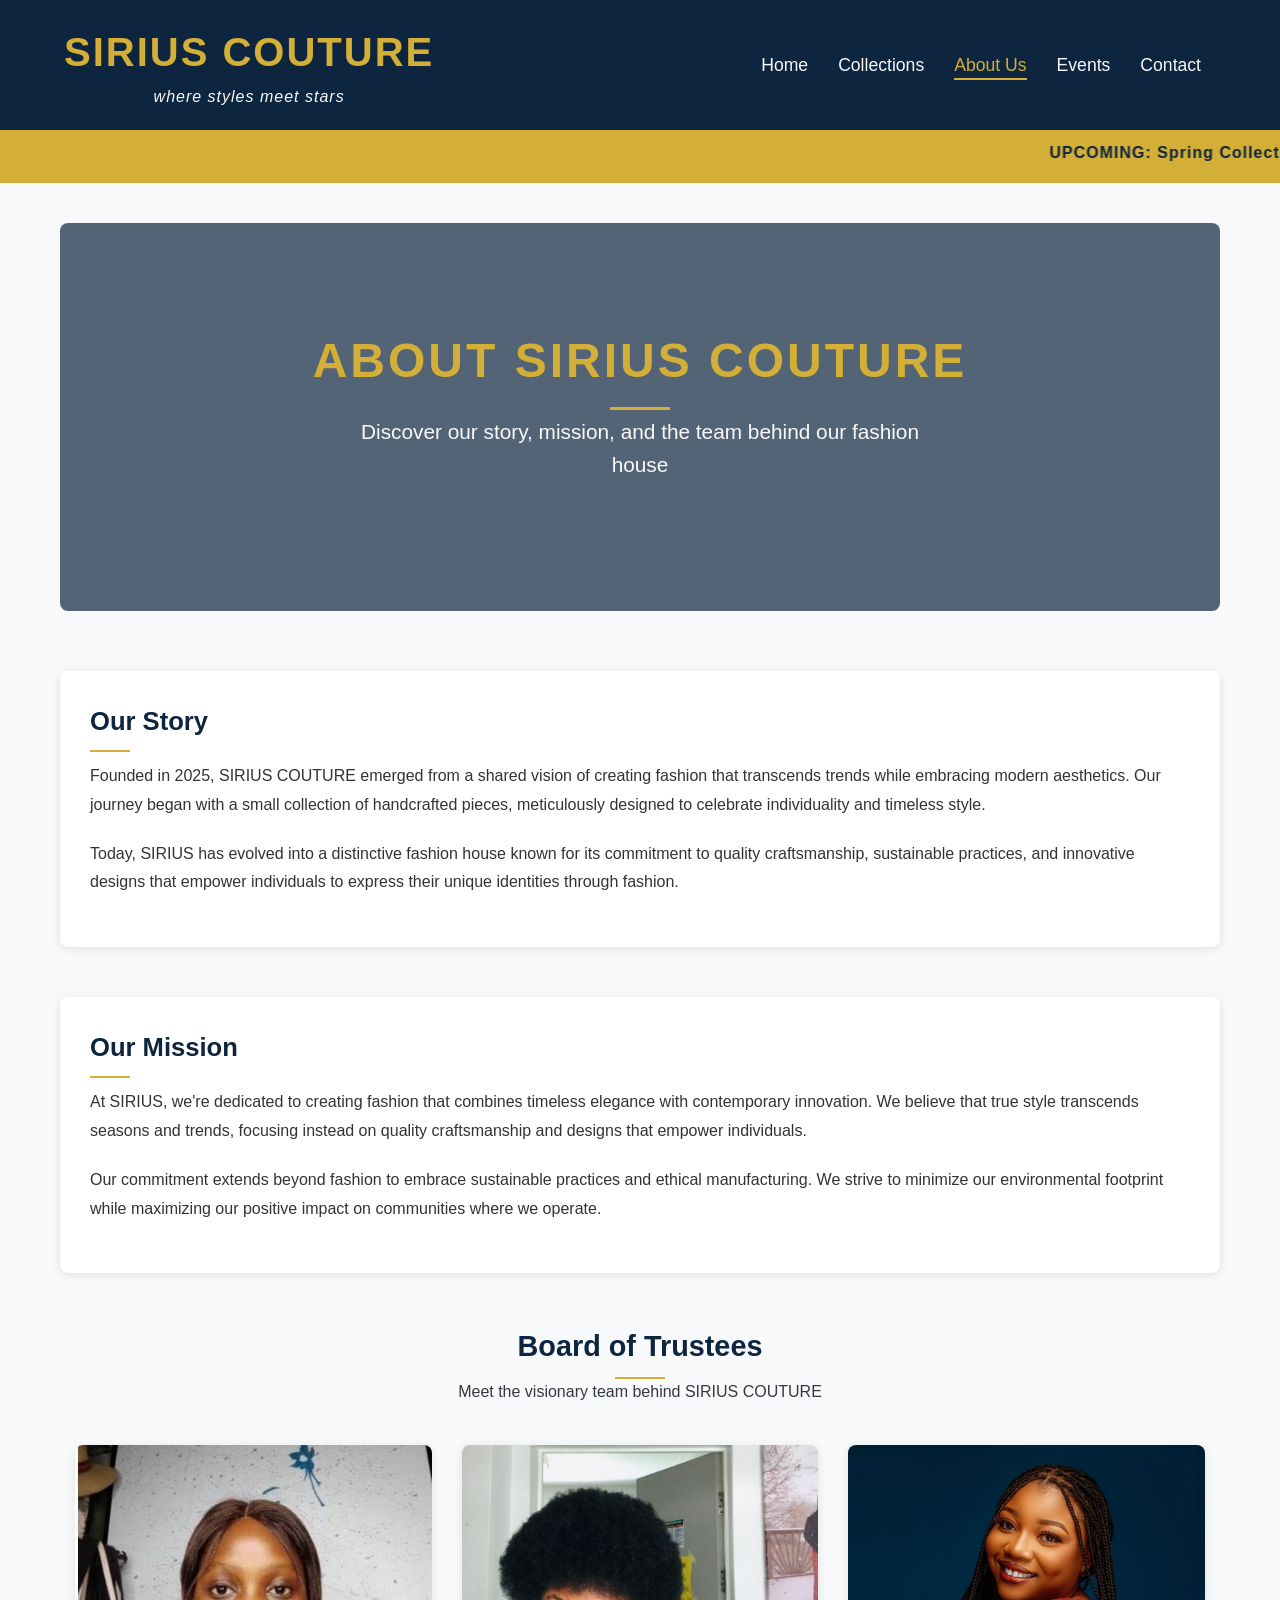
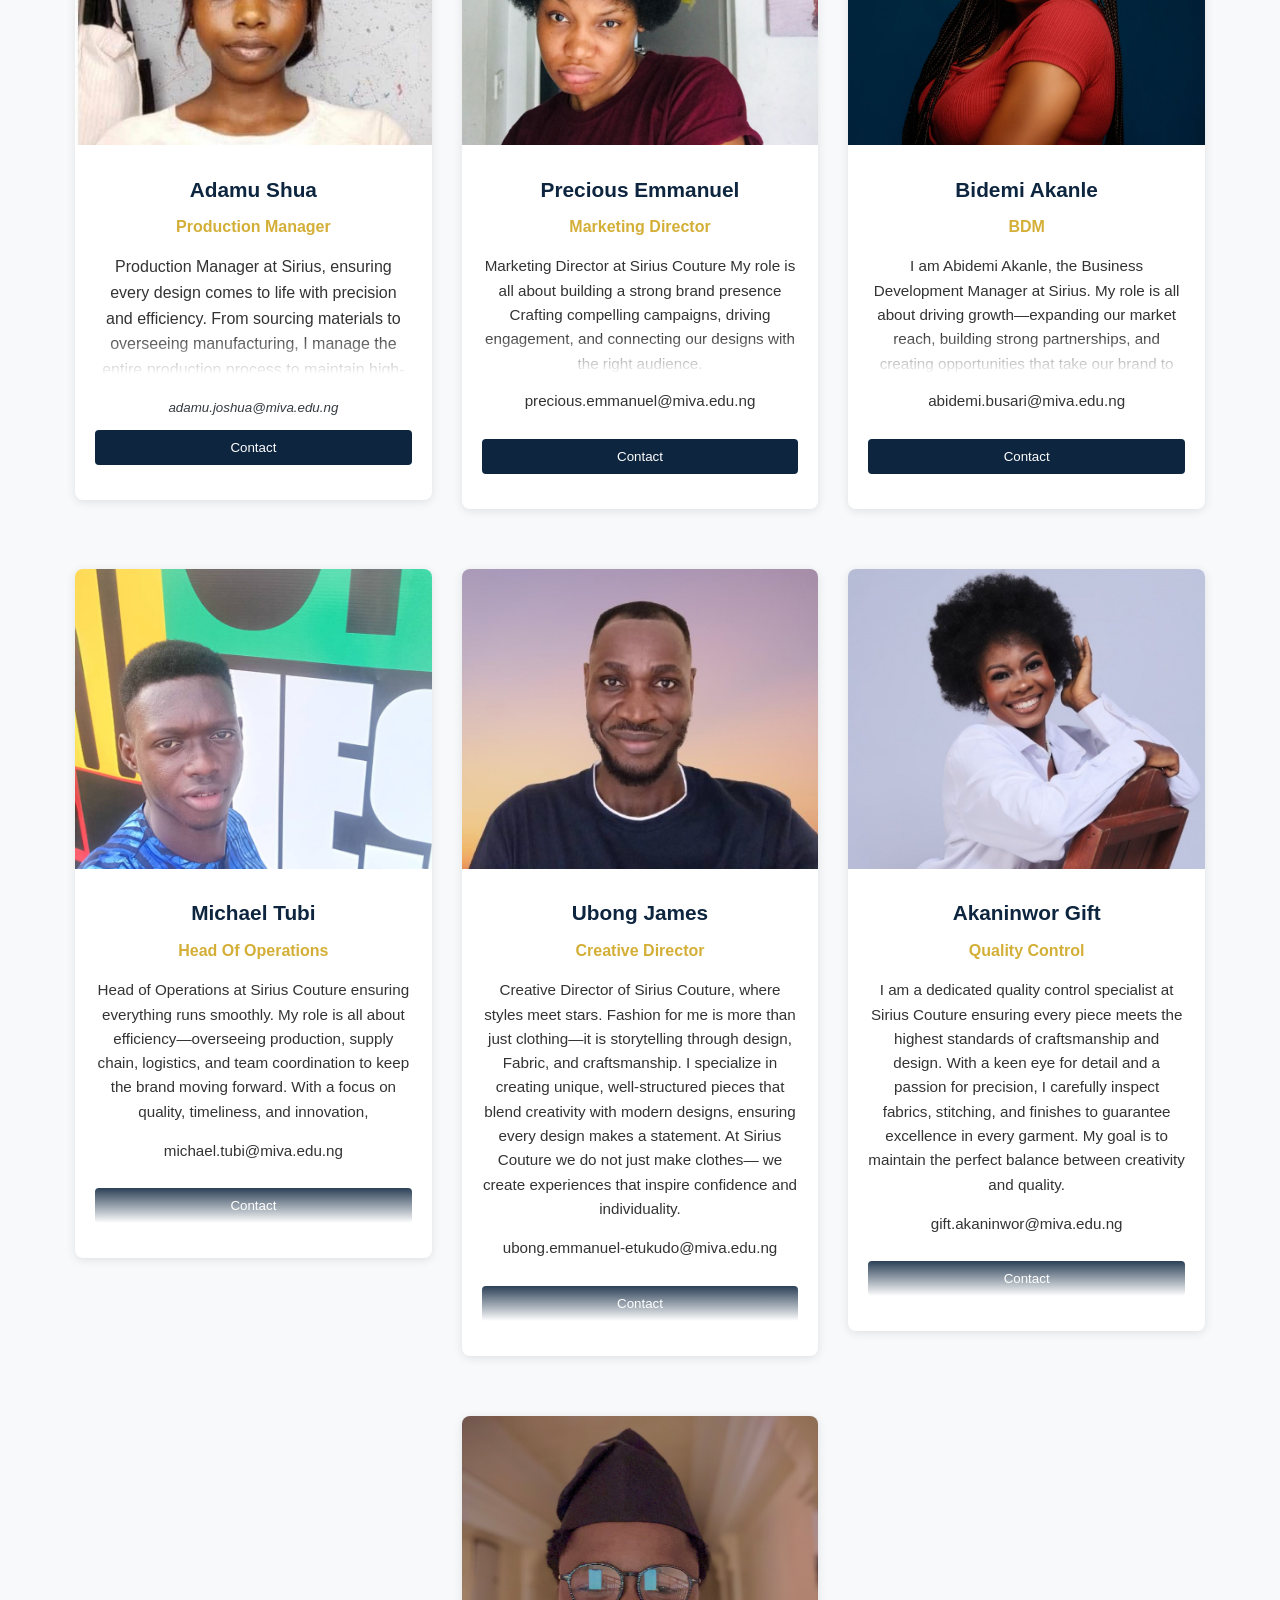
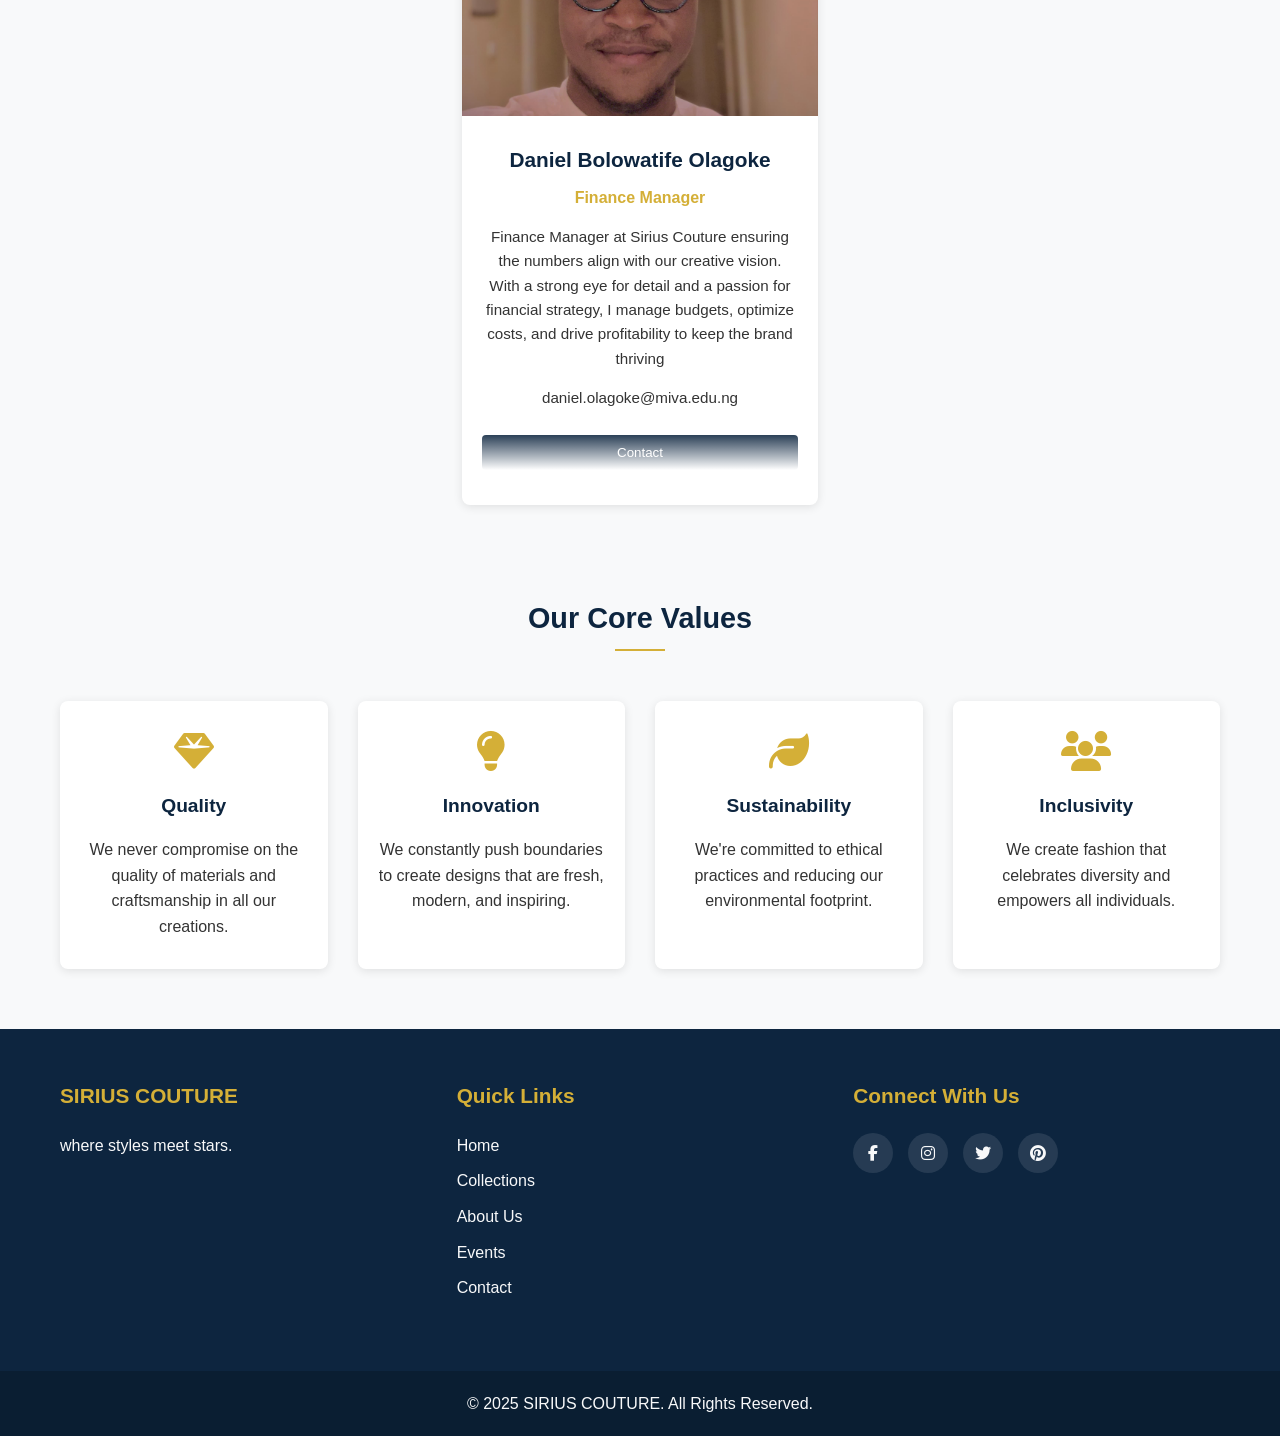
==== commit 0514edb9: "Add files via upload" ====
--- a/about.html
+++ b/about.html
@@ -14,7 +14,7 @@
     <header>
         <div class="logo">
             <h1>SIRIUS COUTURE</h1>
-            <p>Redefining Modern Fashion</p>
+            <p>where styles meet stars</p>
         </div>
         <nav>
             <ul>
@@ -89,7 +89,7 @@
                     <img src="./assets/precious.jpeg" alt="Precious" style="width:100%">
                     <div class="container">
                       <h2>Precious Emmanuel</h2>
-                      <p class="title">Markting Director</p>
+                      <p class="title">Marketing Director</p>
                       <p class="bio">
                         Marketing Director at Sirius Couture
                         My role is all about building a strong brand presence
@@ -145,7 +145,7 @@
                     <div class="container">
                       <h2>Ubong James</h2>
                       <p class="title">Creative Director</p>
-                      <p>Creative Director of Sirius Couture, where we redefine Modern Fashion. 
+                      <p>Creative Director of Sirius Couture, where styles meet stars. 
                         Fashion for me is more than just clothing—it is storytelling through design, 
                         Fabric, and craftsmanship. I specialize in creating unique, well-structured 
                         pieces that blend creativity with modern designs, ensuring every design makes a statement.
@@ -160,7 +160,7 @@
               
                 <div class="column">
                   <div class="card">
-                    <img src="./assets/gift.jpeg" alt="Gift" style="width:100%">
+                    <img src="./assets/gift.jpg" alt="Gift" style="width:100%">
                     <div class="container">
                       <h2>Akaninwor Gift</h2>
                       <p class="title">Quality Control</p>
@@ -181,7 +181,7 @@
                     <img src="./assets/daniel.jpeg" alt="Daniel" style="width:100%">
                     <div class="container">
                       <h2>Daniel Bolowatife Olagoke</h2>
-                      <p class="title">Designer</p>
+                      <p class="title">Finance Manager</p>
                       <p>Finance Manager at Sirius Couture ensuring the numbers align with our creative vision.
                          With a strong eye for detail and a passion for financial strategy, 
                          I manage budgets, optimize costs, and drive profitability to keep the brand thriving</p>
@@ -226,7 +226,7 @@
         <div class="footer-content">
             <div class="footer-section">
                 <h3>SIRIUS COUTURE</h3>
-                <p>Redefining modern fashion with timeless elegance and innovative designs.</p>
+                <p>where styles meet stars.</p>
             </div>
             <div class="footer-section">
                 <h3>Quick Links</h3>
